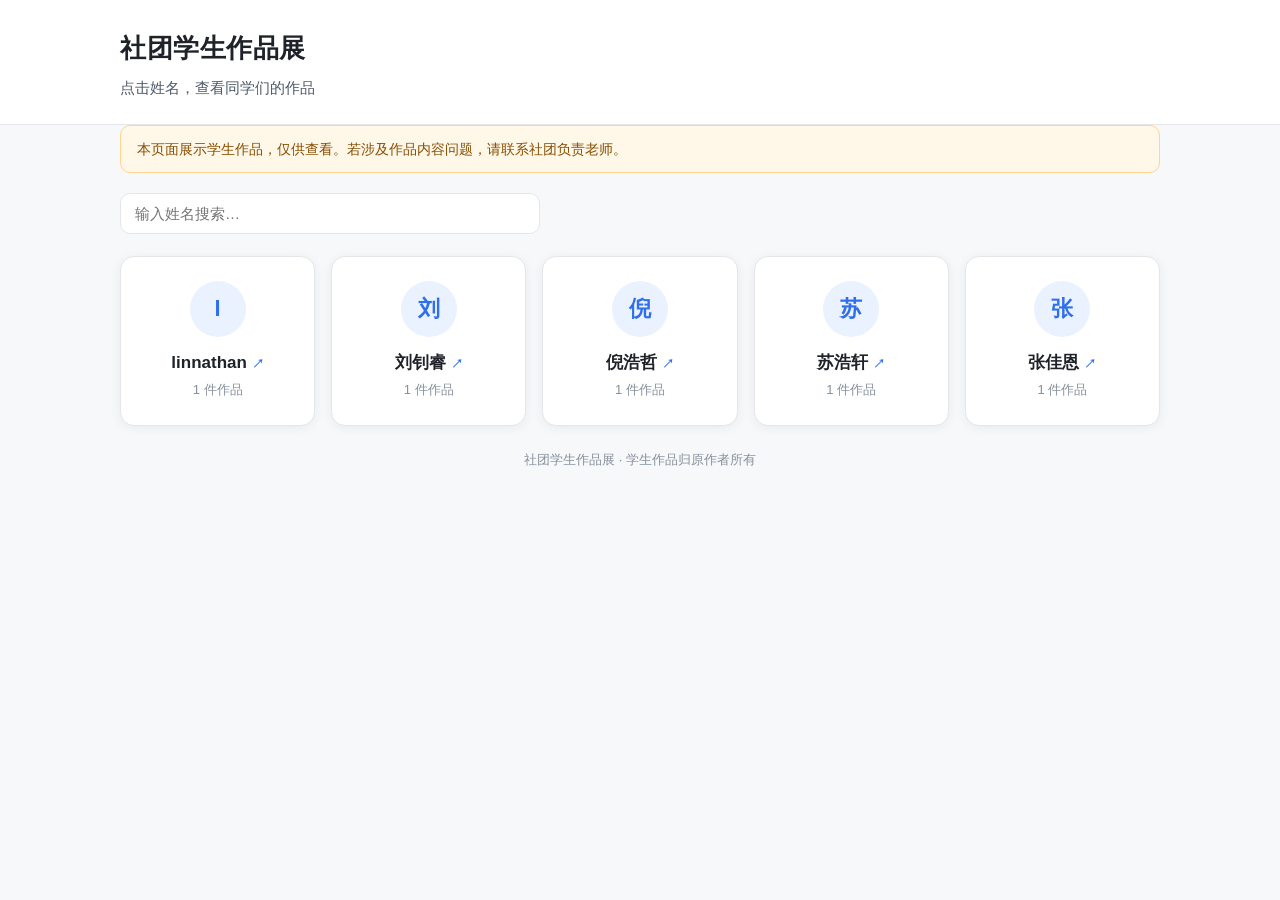
==== index.html @ 790c39e0 "Initial commit" ====
<!DOCTYPE html>
<html lang="zh-CN">
<head>
  <meta charset="UTF-8">
  <meta name="viewport" content="width=device-width, initial-scale=1">
  <title>社团学生作品展</title>
  <link rel="stylesheet" href="assets/style.css">
</head>
<body>
  <header class="site-header">
    <div class="wrap header-row">
      <div>
        <h1 id="site-title">社团学生作品展</h1>
        <p id="site-subtitle">点击姓名，查看同学们的作品</p>
      </div>
    </div>
  </header>

  <main class="wrap">
    <div class="notice">本页面展示学生作品，仅供查看。若涉及作品内容问题，请联系社团负责老师。</div>
    <div id="error" class="error-box" style="display:none"></div>

    <div class="search-row">
      <input id="search" class="search-input" type="search" placeholder="输入姓名搜索…">
    </div>

    <div id="grid" class="grid"></div>
  </main>

  <footer class="site-footer">社团学生作品展 · 学生作品归原作者所有</footer>
  <div class="lightbox" id="lightbox"><img src="" alt="作品图片"></div>

  <script src="assets/config.js"></script>
  <script src="assets/store.js"></script>
  <script src="assets/app.js"></script>
</body>
</html>
---- assets/style.css ----
/* 社团学生作品展 · 简洁清爽风格 */
:root {
  --bg: #f7f8fa;
  --card: #ffffff;
  --ink: #1f2329;
  --ink-2: #4e5969;
  --ink-3: #86909c;
  --line: #e5e6eb;
  --brand: #2f6feb;
  --brand-dark: #1d4fc9;
  --brand-soft: #eaf1ff;
  --ok: #00a870;
  --danger: #f53f3f;
  --shadow: 0 2px 12px rgba(0, 0, 0, .06);
  --radius: 14px;
}

* { box-sizing: border-box; }

body {
  margin: 0;
  background: var(--bg);
  color: var(--ink);
  font-family: -apple-system, BlinkMacSystemFont, "Segoe UI", "PingFang SC", "Microsoft YaHei", sans-serif;
  line-height: 1.6;
  -webkit-font-smoothing: antialiased;
}

a { color: var(--brand); text-decoration: none; }
a:hover { text-decoration: underline; }

.wrap { max-width: 1080px; margin: 0 auto; padding: 0 20px; }

/* 顶部 */
.site-header {
  background: var(--card);
  border-bottom: 1px solid var(--line);
  padding: 28px 0 24px;
}
.site-header h1 { margin: 0 0 6px; font-size: 26px; letter-spacing: .5px; }
.site-header p { margin: 0; color: var(--ink-2); font-size: 15px; }
.site-header .header-row { display: flex; align-items: flex-start; justify-content: space-between; gap: 16px; }
/* 返回首页：醒目大按钮 */
.btn-back {
  display: inline-flex; align-items: center; gap: 8px;
  padding: 13px 24px;
  background: var(--brand); color: #fff;
  border-radius: 10px; font-size: 16px; font-weight: 600;
  white-space: nowrap; box-shadow: 0 3px 10px rgba(47,111,235,.28);
  transition: background .15s, transform .15s, box-shadow .15s;
}
.btn-back:hover { background: var(--brand-dark); color: #fff; text-decoration: none; transform: translateY(-2px); box-shadow: 0 6px 16px rgba(47,111,235,.35); }
@media (max-width: 600px) {
  .site-header .header-row { flex-direction: column; align-items: stretch; }
  .btn-back { align-self: flex-start; }
}
/* 姓名卡片上的新窗口角标 */
.name-card .new-tab { font-size: 12px; color: var(--brand); margin-left: 5px; }

main { padding: 28px 0 60px; }

/* 搜索 */
.search-row { margin-bottom: 22px; }
.search-input {
  width: 100%; max-width: 420px; padding: 11px 14px;
  border: 1px solid var(--line); border-radius: 10px;
  font-size: 15px; background: var(--card); outline: none;
}
.search-input:focus { border-color: var(--brand); box-shadow: 0 0 0 3px var(--brand-soft); }

/* 姓名卡片 */
.grid { display: grid; grid-template-columns: repeat(auto-fill, minmax(190px, 1fr)); gap: 16px; }
.name-card {
  display: block; background: var(--card); border: 1px solid var(--line);
  border-radius: var(--radius); padding: 24px 18px; text-align: center;
  box-shadow: var(--shadow); transition: transform .15s, box-shadow .15s, border-color .15s;
  color: var(--ink);
}
.name-card:hover { transform: translateY(-3px); box-shadow: 0 8px 24px rgba(0,0,0,.1); border-color: var(--brand); text-decoration: none; }
.avatar {
  width: 56px; height: 56px; margin: 0 auto 12px; border-radius: 50%;
  background: var(--brand-soft); color: var(--brand);
  display: flex; align-items: center; justify-content: center;
  font-size: 22px; font-weight: 600;
}
.name-card .nm { font-size: 17px; font-weight: 600; }
.name-card .cnt { margin-top: 4px; font-size: 13px; color: var(--ink-3); }

/* 作品卡片 */
.work-grid { display: grid; grid-template-columns: repeat(auto-fill, minmax(280px, 1fr)); gap: 18px; }
.work-card {
  background: var(--card); border: 1px solid var(--line); border-radius: var(--radius);
  overflow: hidden; box-shadow: var(--shadow); display: flex; flex-direction: column;
}
.work-cover {
  width: 100%; aspect-ratio: 16 / 9; object-fit: cover; background: #f0f1f3;
  display: block; cursor: zoom-in; border: 0;
}
.work-cover-placeholder {
  width: 100%; aspect-ratio: 16 / 9; background: var(--brand-soft);
  display: flex; align-items: center; justify-content: center;
  color: var(--brand); font-size: 15px; cursor: zoom-in;
}
.work-body { padding: 16px 18px 18px; flex: 1; display: flex; flex-direction: column; }
.work-title { font-size: 17px; font-weight: 600; margin: 0 0 8px; }
.work-desc { font-size: 14px; color: var(--ink-2); margin: 0 0 16px; flex: 1; white-space: pre-wrap; word-break: break-word; }
.work-link {
  display: inline-block; align-self: flex-start; padding: 8px 16px;
  background: var(--brand); color: #fff; border-radius: 8px; font-size: 14px;
}
.work-link:hover { background: var(--brand-dark); text-decoration: none; }
.work-link.disabled { background: var(--line); color: var(--ink-3); pointer-events: none; }

/* 空状态 / 提示 */
.empty { text-align: center; padding: 70px 20px; color: var(--ink-3); }
.empty .big { font-size: 40px; margin-bottom: 10px; }
.notice {
  background: #fff7e8; border: 1px solid #ffd591; color: #874d00;
  padding: 12px 16px; border-radius: 10px; font-size: 14px; margin-bottom: 20px;
}
.error-box {
  background: #fff1f0; border: 1px solid #ffa39e; color: #a8071a;
  padding: 14px 16px; border-radius: 10px; font-size: 14px; margin: 20px 0;
}

/* 灯箱 */
.lightbox {
  position: fixed; inset: 0; background: rgba(0,0,0,.82); z-index: 999;
  display: none; align-items: center; justify-content: center; padding: 30px; cursor: zoom-out;
}
.lightbox.show { display: flex; }
.lightbox img { max-width: 100%; max-height: 100%; border-radius: 6px; }

/* 页脚 */
.site-footer { text-align: center; color: var(--ink-3); font-size: 13px; padding: 24px 0 40px; }

/* ===== 后台 ===== */
.admin-wrap { max-width: 1180px; margin: 0 auto; padding: 0 20px 60px; }
.admin-wrap h1 { font-size: 24px; margin: 26px 0 4px; }
.admin-sub { color: var(--ink-3); font-size: 14px; margin-bottom: 24px; }

.panel {
  background: var(--card); border: 1px solid var(--line); border-radius: var(--radius);
  padding: 22px; box-shadow: var(--shadow); margin-bottom: 18px;
}
.panel h2 { font-size: 17px; margin: 0 0 16px; }

.form-row { display: flex; flex-wrap: wrap; gap: 14px; margin-bottom: 14px; }
.field { display: flex; flex-direction: column; gap: 6px; flex: 1; min-width: 180px; }
.field label { font-size: 13px; color: var(--ink-2); }
.field input, .field textarea, .field select {
  width: 100%; padding: 9px 11px; border: 1px solid var(--line); border-radius: 8px;
  font-size: 14px; font-family: inherit; outline: none; background: #fff;
}
.field input:focus, .field textarea:focus { border-color: var(--brand); box-shadow: 0 0 0 3px var(--brand-soft); }
.field textarea { min-height: 72px; resize: vertical; }

.btn {
  display: inline-flex; align-items: center; justify-content: center; gap: 6px;
  padding: 9px 16px; border: 1px solid var(--line); border-radius: 8px;
  background: #fff; color: var(--ink); font-size: 14px; cursor: pointer; font-family: inherit;
}
.btn:hover { border-color: var(--brand); color: var(--brand); }
.btn-primary { background: var(--brand); color: #fff; border-color: var(--brand); }
.btn-primary:hover { background: var(--brand-dark); color: #fff; }
.btn-danger { color: var(--danger); }
.btn-danger:hover { border-color: var(--danger); color: var(--danger); }
.btn-sm { padding: 5px 10px; font-size: 13px; }
.btn:disabled { opacity: .5; cursor: not-allowed; }

.toolbar { display: flex; flex-wrap: wrap; gap: 10px; align-items: center; margin-bottom: 18px; }
.toolbar .spacer { flex: 1; }
.status { font-size: 13px; color: var(--ok); }
.status.err { color: var(--danger); }

.admin-cols { display: grid; grid-template-columns: 320px 1fr; gap: 18px; align-items: start; }
@media (max-width: 860px) { .admin-cols { grid-template-columns: 1fr; } }

.list-item {
  display: flex; align-items: center; gap: 8px; padding: 10px 12px;
  border: 1px solid var(--line); border-radius: 10px; margin-bottom: 8px; cursor: pointer;
  background: #fff;
}
.list-item:hover { border-color: var(--brand); }
.list-item.active { border-color: var(--brand); background: var(--brand-soft); }
.list-item.hidden-item { opacity: .55; }
.list-item .grow { flex: 1; min-width: 0; overflow: hidden; text-overflow: ellipsis; white-space: nowrap; }
.list-item .mini { font-size: 12px; color: var(--ink-3); }

.work-edit {
  border: 1px dashed var(--brand); background: #f8faff;
  border-radius: 10px; padding: 16px; margin-top: 14px;
}
.thumb-preview {
  width: 100%; max-width: 220px; aspect-ratio: 16/9; object-fit: cover;
  border-radius: 8px; border: 1px solid var(--line); background: #f0f1f3; display: block;
}
.help { font-size: 13px; color: var(--ink-2); background: #f7f8fa; border-radius: 10px; padding: 14px 16px; }
.help ol { margin: 8px 0 0; padding-left: 20px; }
.help li { margin-bottom: 5px; }
code { background: #f0f1f3; padding: 1px 5px; border-radius: 4px; font-size: 12px; }
.divider { height: 1px; background: var(--line); margin: 20px 0; }
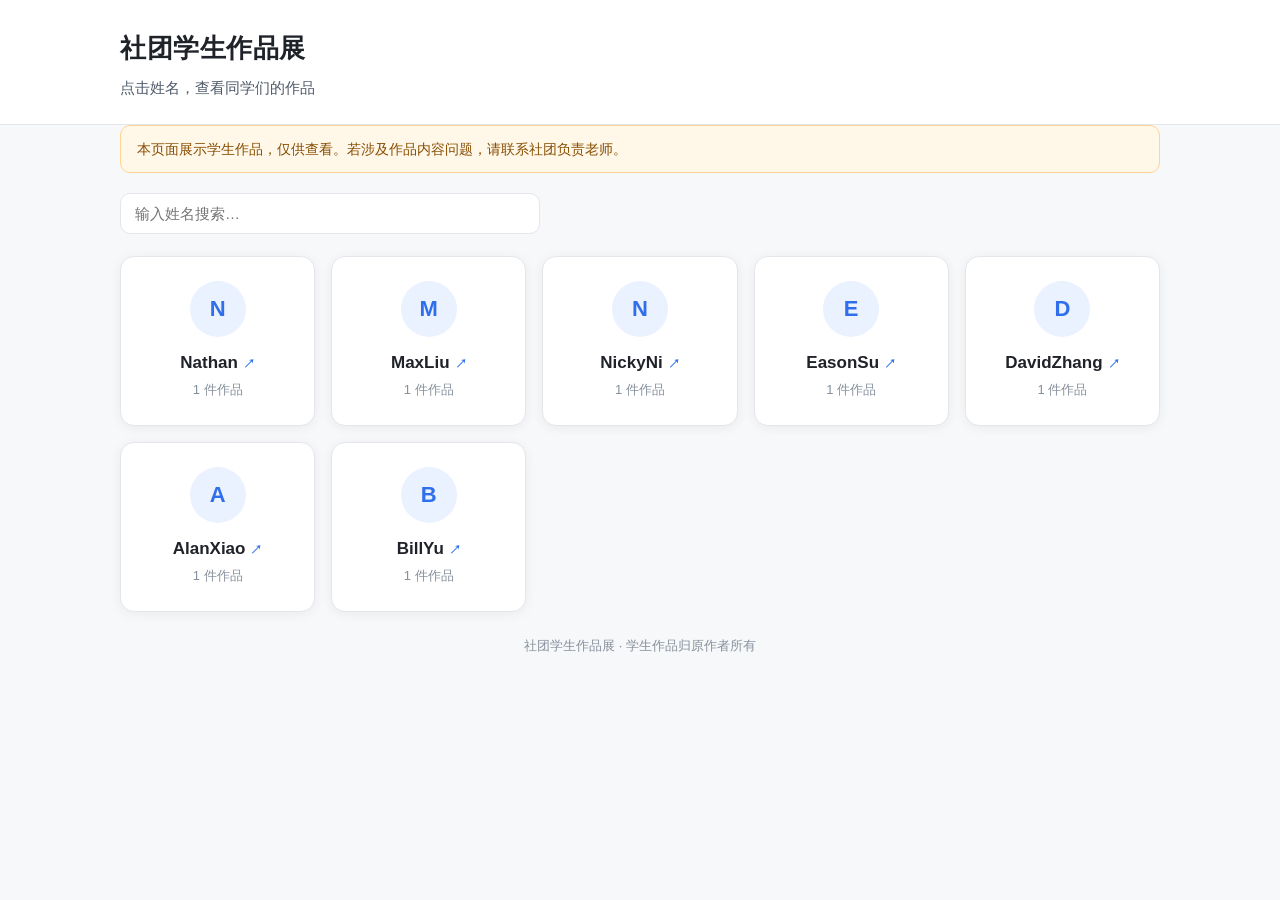
==== commit b05b63c7: "网站标题与副标题改为后台可修改（存入 data/content.json 的 meta）" ====
--- a/index.html
+++ b/index.html
@@ -27,7 +27,7 @@
     <div id="grid" class="grid"></div>
   </main>
 
-  <footer class="site-footer">社团学生作品展 · 学生作品归原作者所有</footer>
+  <footer class="site-footer"><span data-site-name=" · 学生作品归原作者所有">社团学生作品展 · 学生作品归原作者所有</span></footer>
   <div class="lightbox" id="lightbox"><img src="" alt="作品图片"></div>
 
   <script src="assets/config.js"></script>
--- a/assets/style.css
+++ b/assets/style.css
@@ -200,3 +200,108 @@
 .help li { margin-bottom: 5px; }
 code { background: #f0f1f3; padding: 1px 5px; border-radius: 4px; font-size: 12px; }
 .divider { height: 1px; background: var(--line); margin: 20px 0; }
+
+/* ===== 增强的管理列表 ===== */
+.bar-panel .toolbar { margin-bottom: 12px; }
+.conn-info { font-size: 12px; color: var(--ink-3); margin-right: 8px; }
+.counter { font-size: 12px; font-weight: 400; color: var(--ink-3); background: var(--bg); padding: 2px 8px; border-radius: 20px; margin-left: 6px; vertical-align: middle; }
+.pick-list { display: flex; flex-direction: column; gap: 8px; max-height: 520px; overflow-y: auto; }
+
+.stu-item {
+  display: flex; align-items: center; gap: 10px; padding: 10px 12px;
+  border: 1px solid var(--line); border-radius: 10px; cursor: pointer; background: #fff;
+  transition: border-color .15s, background .15s;
+}
+.stu-item:hover { border-color: var(--brand); }
+.stu-item.active { border-color: var(--brand); background: var(--brand-soft); }
+.stu-item.hidden-item { opacity: .55; }
+.stu-avatar {
+  width: 38px; height: 38px; flex: 0 0 38px; border-radius: 50%;
+  background: var(--brand-soft); color: var(--brand);
+  display: flex; align-items: center; justify-content: center; font-size: 16px; font-weight: 600;
+}
+.stu-info { flex: 1; min-width: 0; }
+.stu-name { font-size: 14px; font-weight: 600; white-space: nowrap; overflow: hidden; text-overflow: ellipsis; }
+.stu-sub { font-size: 12px; color: var(--ink-3); margin-top: 2px; }
+.stu-sort { display: flex; flex-direction: column; gap: 2px; }
+.stu-sort .btn { padding: 1px 7px; font-size: 12px; line-height: 1.3; }
+
+.work-item {
+  display: flex; align-items: center; gap: 12px; padding: 10px 12px;
+  border: 1px solid var(--line); border-radius: 10px; cursor: pointer; background: #fff;
+  transition: border-color .15s, background .15s;
+}
+.work-item:hover { border-color: var(--brand); }
+.work-item.active { border-color: var(--brand); background: var(--brand-soft); }
+.work-item.hidden-item { opacity: .55; }
+.work-thumb {
+  width: 84px; height: 52px; flex: 0 0 84px; object-fit: cover;
+  border-radius: 6px; border: 1px solid var(--line); background: #f0f1f3;
+}
+.work-thumb.ph { display: flex; align-items: center; justify-content: center; color: var(--ink-3); font-size: 12px; }
+.work-info { flex: 1; min-width: 0; }
+.work-title { font-size: 14px; font-weight: 600; white-space: nowrap; overflow: hidden; text-overflow: ellipsis; }
+.work-sub { font-size: 12px; color: var(--ink-3); margin-top: 2px; }
+.tag { font-size: 11px; font-weight: 400; padding: 1px 6px; border-radius: 10px; margin-left: 6px; }
+.tag-on { background: #e8fffb; color: var(--ok); }
+.tag-off { background: #fff1f0; color: var(--danger); }
+.empty-hint { padding: 18px 12px !important; text-align: center; border: 1px dashed var(--line); border-radius: 10px; }
+
+/* ===== 自定义对话框 ===== */
+.modal-mask {
+  position: fixed; inset: 0; background: rgba(0,0,0,.45); z-index: 1000;
+  display: flex; align-items: center; justify-content: center; padding: 20px;
+  animation: fadeIn .15s ease;
+}
+.modal-box {
+  width: 100%; max-width: 420px; background: #fff; border-radius: 14px;
+  padding: 24px; box-shadow: 0 16px 48px rgba(0,0,0,.2);
+  animation: popIn .18s ease;
+}
+.modal-box h3 { margin: 0 0 6px; font-size: 17px; }
+.modal-box p { margin: 0 0 16px; font-size: 14px; color: var(--ink-2); white-space: pre-wrap; }
+.modal-label { display: block; font-size: 13px; color: var(--ink-2); margin-bottom: 6px; }
+.modal-box input {
+  width: 100%; padding: 10px 12px; border: 1px solid var(--line); border-radius: 8px;
+  font-size: 15px; outline: none; margin-bottom: 4px;
+}
+.modal-box input:focus { border-color: var(--brand); box-shadow: 0 0 0 3px var(--brand-soft); }
+.modal-actions { display: flex; justify-content: flex-end; gap: 10px; margin-top: 20px; }
+.modal-actions .btn { min-width: 76px; justify-content: center; }
+@keyframes fadeIn { from { opacity: 0; } to { opacity: 1; } }
+@keyframes popIn { from { opacity: 0; transform: scale(.96) translateY(6px); } to { opacity: 1; transform: none; } }
+
+/* ========== 全局浮动提示（toast） ========== */
+.toast-wrap {
+  position: fixed; left: 50%; bottom: 28px; transform: translateX(-50%);
+  z-index: 300; display: flex; flex-direction: column; align-items: center; gap: 10px;
+  pointer-events: none; width: max-content; max-width: 92vw;
+}
+.toast {
+  display: flex; align-items: center; gap: 10px;
+  padding: 12px 20px; border-radius: 12px;
+  font-size: 14px; font-weight: 500; line-height: 1.5;
+  color: #fff; background: #1f2a37;
+  box-shadow: 0 10px 30px rgba(16, 24, 40, .22);
+  animation: toastIn .22s ease-out;
+  max-width: 100%;
+}
+.toast.ok { background: #12805c; }
+.toast.err { background: #c0392b; }
+.toast.info { background: #1f2a37; }
+.toast .ic { font-size: 15px; line-height: 1; flex: 0 0 auto; }
+.toast.out { animation: toastOut .22s ease-in forwards; }
+@keyframes toastIn { from { opacity: 0; transform: translateY(10px) scale(.97); } to { opacity: 1; transform: none; } }
+@keyframes toastOut { to { opacity: 0; transform: translateY(8px) scale(.98); } }
+
+/* 发布按钮的“待发布”状态 */
+.btn.has-dirty { box-shadow: 0 0 0 3px rgba(250, 173, 20, .28); }
+.dirty-tip { color: #b45309; font-size: 12px; margin-left: 4px; }
+
+/* 保存按钮的成功态 */
+.btn.saved { background: #12805c !important; border-color: #12805c !important; color: #fff !important; }
+
+@media (max-width: 640px) {
+  .toast-wrap { bottom: 16px; }
+  .toast { font-size: 13px; padding: 11px 16px; }
+}
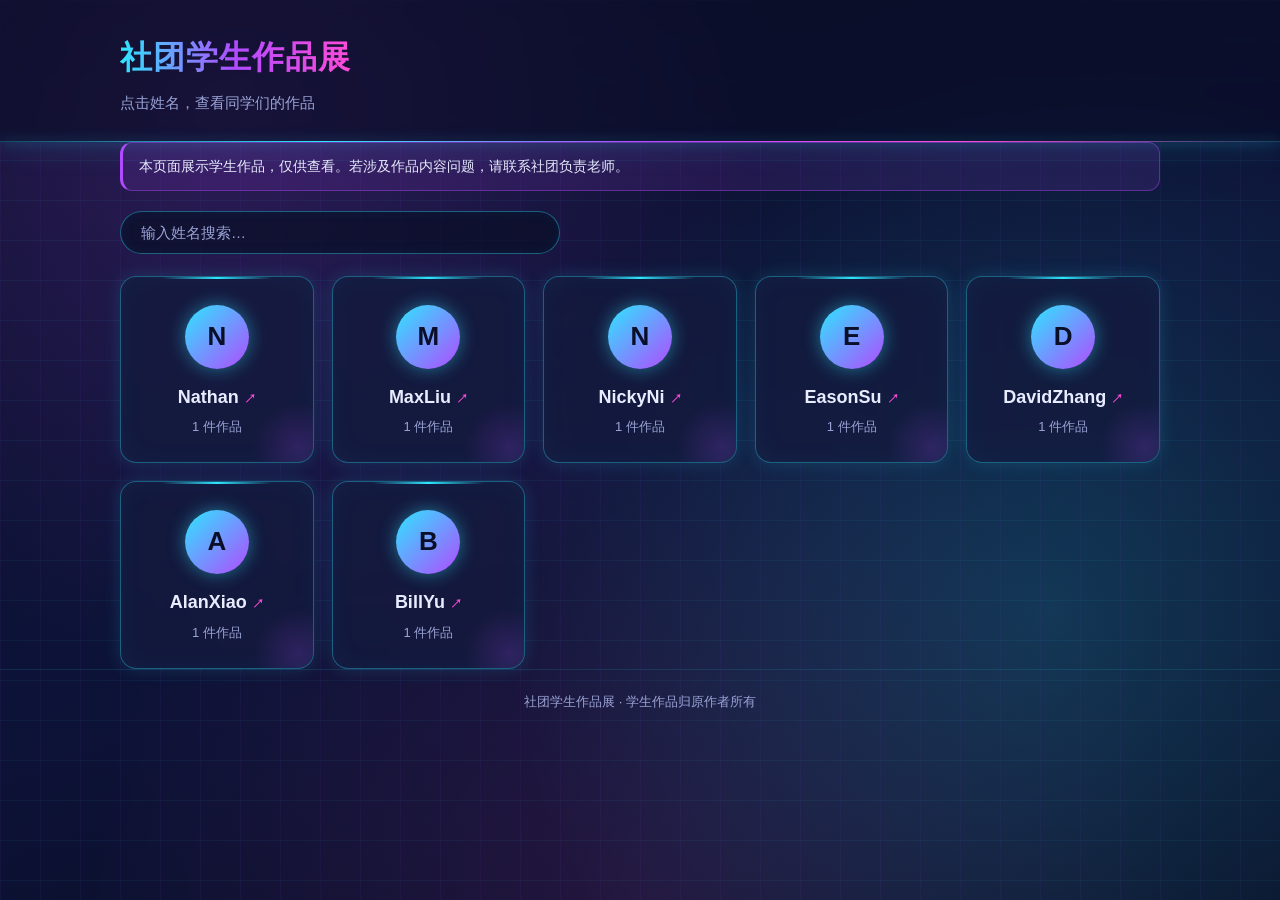
==== commit 068ce61d: "前台改为深空霓虹风格（独立主题，不影响后台）" ====
--- a/index.html
+++ b/index.html
@@ -5,6 +5,7 @@
   <meta name="viewport" content="width=device-width, initial-scale=1">
   <title>社团学生作品展</title>
   <link rel="stylesheet" href="assets/style.css">
+  <link rel="stylesheet" href="assets/theme.css">
 </head>
 <body>
   <header class="site-header">
--- a/assets/theme.css
+++ b/assets/theme.css
@@ -0,0 +1,251 @@
+/* 前台主题：深空霓虹风（参考单词闯关游戏 Word Quest）
+   仅 index.html / student.html 引入，后台 admin.html 不受影响 */
+
+:root {
+  --bg-deep: #0a0e27;
+  --bg-panel: #141a3d;
+  --neon-blue: #2ee6ff;
+  --neon-purple: #b14bff;
+  --neon-pink: #ff4bd8;
+  --neon-green: #2effa8;
+  --neon-yellow: #ffd54a;
+  --text: #e8ecff;
+  --muted: #9aa3d6;
+
+  /* 覆盖基础变量，让原有样式自动适配深色 */
+  --bg: #0a0e27;
+  --card: rgba(20, 26, 61, .82);
+  --ink: #e8ecff;
+  --ink-2: #c7cdf5;
+  --ink-3: #9aa3d6;
+  --line: rgba(46, 230, 255, .3);
+  --brand: #2ee6ff;
+  --brand-dark: #b14bff;
+  --brand-soft: rgba(46, 230, 255, .12);
+  --shadow: 0 0 18px rgba(46, 230, 255, .16);
+}
+
+* { box-sizing: border-box; }
+
+html { min-height: 100%; }
+
+body {
+  min-height: 100vh;
+  color: var(--text);
+  font-family: "Segoe UI", "PingFang SC", "Microsoft YaHei", sans-serif;
+  background:
+    radial-gradient(circle at 18% 12%, rgba(177, 75, 255, .20), transparent 42%),
+    radial-gradient(circle at 82% 68%, rgba(46, 230, 255, .18), transparent 45%),
+    radial-gradient(circle at 50% 100%, rgba(255, 75, 216, .10), transparent 50%),
+    linear-gradient(160deg, #0a0e27 0%, #0d1338 50%, #0a0e27 100%);
+  background-attachment: fixed;
+  overflow-x: hidden;
+}
+
+/* 全屏网格线，和参考站一致 */
+body::before {
+  content: "";
+  position: fixed;
+  inset: 0;
+  background-image:
+    linear-gradient(rgba(46, 230, 255, .055) 1px, transparent 1px),
+    linear-gradient(90deg, rgba(177, 75, 255, .055) 1px, transparent 1px);
+  background-size: 40px 40px;
+  pointer-events: none;
+  z-index: 0;
+}
+
+.site-header, main, .site-footer { position: relative; z-index: 1; }
+
+a { color: var(--neon-blue); }
+a:hover { text-decoration: none; }
+
+/* ====== 顶部 ====== */
+.site-header {
+  background: rgba(10, 14, 39, .62);
+  border-bottom: 1px solid rgba(46, 230, 255, .25);
+  box-shadow: 0 6px 30px rgba(46, 230, 255, .10);
+  backdrop-filter: blur(8px);
+  padding: 32px 0 26px;
+}
+.site-header::after {
+  content: "";
+  position: absolute;
+  left: 0; right: 0; bottom: -1px;
+  height: 1px;
+  background: linear-gradient(90deg, transparent, var(--neon-blue), var(--neon-purple), var(--neon-pink), transparent);
+  box-shadow: 0 0 12px rgba(46, 230, 255, .8);
+}
+.site-header h1 {
+  margin: 0 0 8px;
+  font-size: 32px;
+  font-weight: 800;
+  letter-spacing: 1px;
+  background: linear-gradient(90deg, var(--neon-blue), var(--neon-purple), var(--neon-pink));
+  -webkit-background-clip: text;
+  background-clip: text;
+  color: transparent;
+}
+.site-header p { margin: 0; color: var(--muted); font-size: 15px; }
+
+/* 返回首页：霓虹渐变胶囊 */
+.btn-back {
+  display: inline-flex; align-items: center; gap: 8px;
+  padding: 13px 26px;
+  background: linear-gradient(90deg, var(--neon-blue), var(--neon-purple));
+  color: #0a0e27;
+  border: none;
+  border-radius: 999px;
+  font-size: 16px;
+  font-weight: 800;
+  white-space: nowrap;
+  box-shadow: 0 0 20px rgba(46, 230, 255, .5);
+  transition: transform .15s, box-shadow .2s;
+}
+.btn-back:hover {
+  color: #0a0e27;
+  text-decoration: none;
+  transform: translateY(-2px);
+  box-shadow: 0 0 30px rgba(177, 75, 255, .75);
+}
+
+/* ====== 搜索 ====== */
+.search-input {
+  max-width: 440px;
+  padding: 12px 20px;
+  color: var(--text);
+  background: rgba(10, 14, 39, .72);
+  border: 1px solid rgba(46, 230, 255, .38);
+  border-radius: 999px;
+  box-shadow: inset 0 0 14px rgba(46, 230, 255, .05);
+}
+.search-input::placeholder { color: var(--muted); }
+.search-input:focus {
+  border-color: var(--neon-blue);
+  box-shadow: 0 0 16px rgba(46, 230, 255, .4);
+  outline: none;
+}
+
+/* ====== 姓名卡片 ====== */
+.grid { gap: 18px; }
+.name-card {
+  position: relative;
+  overflow: hidden;
+  background: rgba(20, 26, 61, .82);
+  border: 1px solid rgba(46, 230, 255, .35);
+  border-radius: 16px;
+  padding: 28px 18px 24px;
+  text-align: center;
+  color: var(--text);
+  backdrop-filter: blur(6px);
+  box-shadow: 0 0 18px rgba(46, 230, 255, .15), inset 0 0 30px rgba(46, 230, 255, .04);
+  transition: transform .16s, box-shadow .2s, border-color .2s;
+}
+.name-card::before {
+  content: "";
+  position: absolute;
+  top: 0; left: 50%;
+  transform: translateX(-50%);
+  width: 58%; height: 2px;
+  background: linear-gradient(90deg, transparent, var(--neon-blue), transparent);
+}
+.name-card::after {
+  content: "";
+  position: absolute;
+  right: -30px; bottom: -30px;
+  width: 90px; height: 90px;
+  border-radius: 50%;
+  background: radial-gradient(circle, rgba(177, 75, 255, .18), transparent 70%);
+  pointer-events: none;
+}
+.name-card:hover {
+  transform: translateY(-4px);
+  border-color: var(--neon-blue);
+  box-shadow: 0 0 26px rgba(46, 230, 255, .45), 0 0 52px rgba(177, 75, 255, .25);
+}
+.avatar {
+  width: 64px; height: 64px;
+  margin-bottom: 14px;
+  border-radius: 50%;
+  background: linear-gradient(135deg, var(--neon-blue), var(--neon-purple));
+  color: #0a0e27;
+  font-size: 26px;
+  font-weight: 800;
+  box-shadow: 0 0 18px rgba(46, 230, 255, .45);
+}
+.name-card .nm { font-size: 18px; font-weight: 700; color: var(--text); }
+.name-card .new-tab { color: var(--neon-pink); }
+.name-card .cnt { margin-top: 6px; color: var(--muted); }
+
+/* ====== 作品卡片 ====== */
+.work-grid { gap: 20px; }
+.work-card {
+  background: rgba(20, 26, 61, .84);
+  border: 1px solid rgba(177, 75, 255, .4);
+  border-radius: 16px;
+  box-shadow: 0 0 18px rgba(177, 75, 255, .18);
+  overflow: hidden;
+  transition: transform .16s, box-shadow .2s, border-color .2s;
+}
+.work-card:hover {
+  transform: translateY(-3px);
+  border-color: var(--neon-pink);
+  box-shadow: 0 0 26px rgba(255, 75, 216, .4);
+}
+.work-cover { background: #0d1338; }
+.work-cover-placeholder {
+  background: linear-gradient(135deg, rgba(46, 230, 255, .10), rgba(177, 75, 255, .18));
+  color: var(--neon-blue);
+}
+.work-body { padding: 18px 20px 20px; }
+.work-title { color: var(--neon-blue); font-size: 18px; font-weight: 700; }
+.work-desc { color: var(--text); opacity: .86; }
+.work-link {
+  padding: 10px 20px;
+  background: linear-gradient(90deg, var(--neon-blue), var(--neon-purple));
+  color: #0a0e27;
+  font-weight: 700;
+  border-radius: 999px;
+  box-shadow: 0 0 14px rgba(46, 230, 255, .45);
+  transition: transform .15s, box-shadow .2s;
+}
+.work-link:hover {
+  color: #0a0e27;
+  transform: translateY(-2px);
+  box-shadow: 0 0 22px rgba(177, 75, 255, .7);
+}
+.work-link.disabled {
+  background: rgba(255, 255, 255, .08);
+  color: var(--muted);
+  box-shadow: none;
+}
+
+/* ====== 提示 / 空状态 / 页脚 ====== */
+.notice {
+  background: rgba(177, 75, 255, .12);
+  border: 1px solid rgba(177, 75, 255, .4);
+  border-left: 3px solid var(--neon-purple);
+  color: var(--text);
+  border-radius: 12px;
+}
+.error-box {
+  background: rgba(255, 92, 122, .12);
+  border: 1px solid rgba(255, 92, 122, .45);
+  color: #ff9aae;
+}
+.empty { color: var(--muted); }
+.empty .big { color: var(--neon-blue); }
+.site-footer {
+  color: var(--muted);
+  border-top: 1px solid rgba(46, 230, 255, .12);
+  padding-top: 22px;
+}
+.lightbox { background: rgba(6, 9, 26, .94); }
+
+/* ====== 移动端 ====== */
+@media (max-width: 640px) {
+  .site-header { padding: 26px 0 22px; }
+  .site-header h1 { font-size: 25px; }
+  .btn-back { padding: 11px 20px; font-size: 15px; }
+  .name-card { padding: 22px 14px; }
+}
